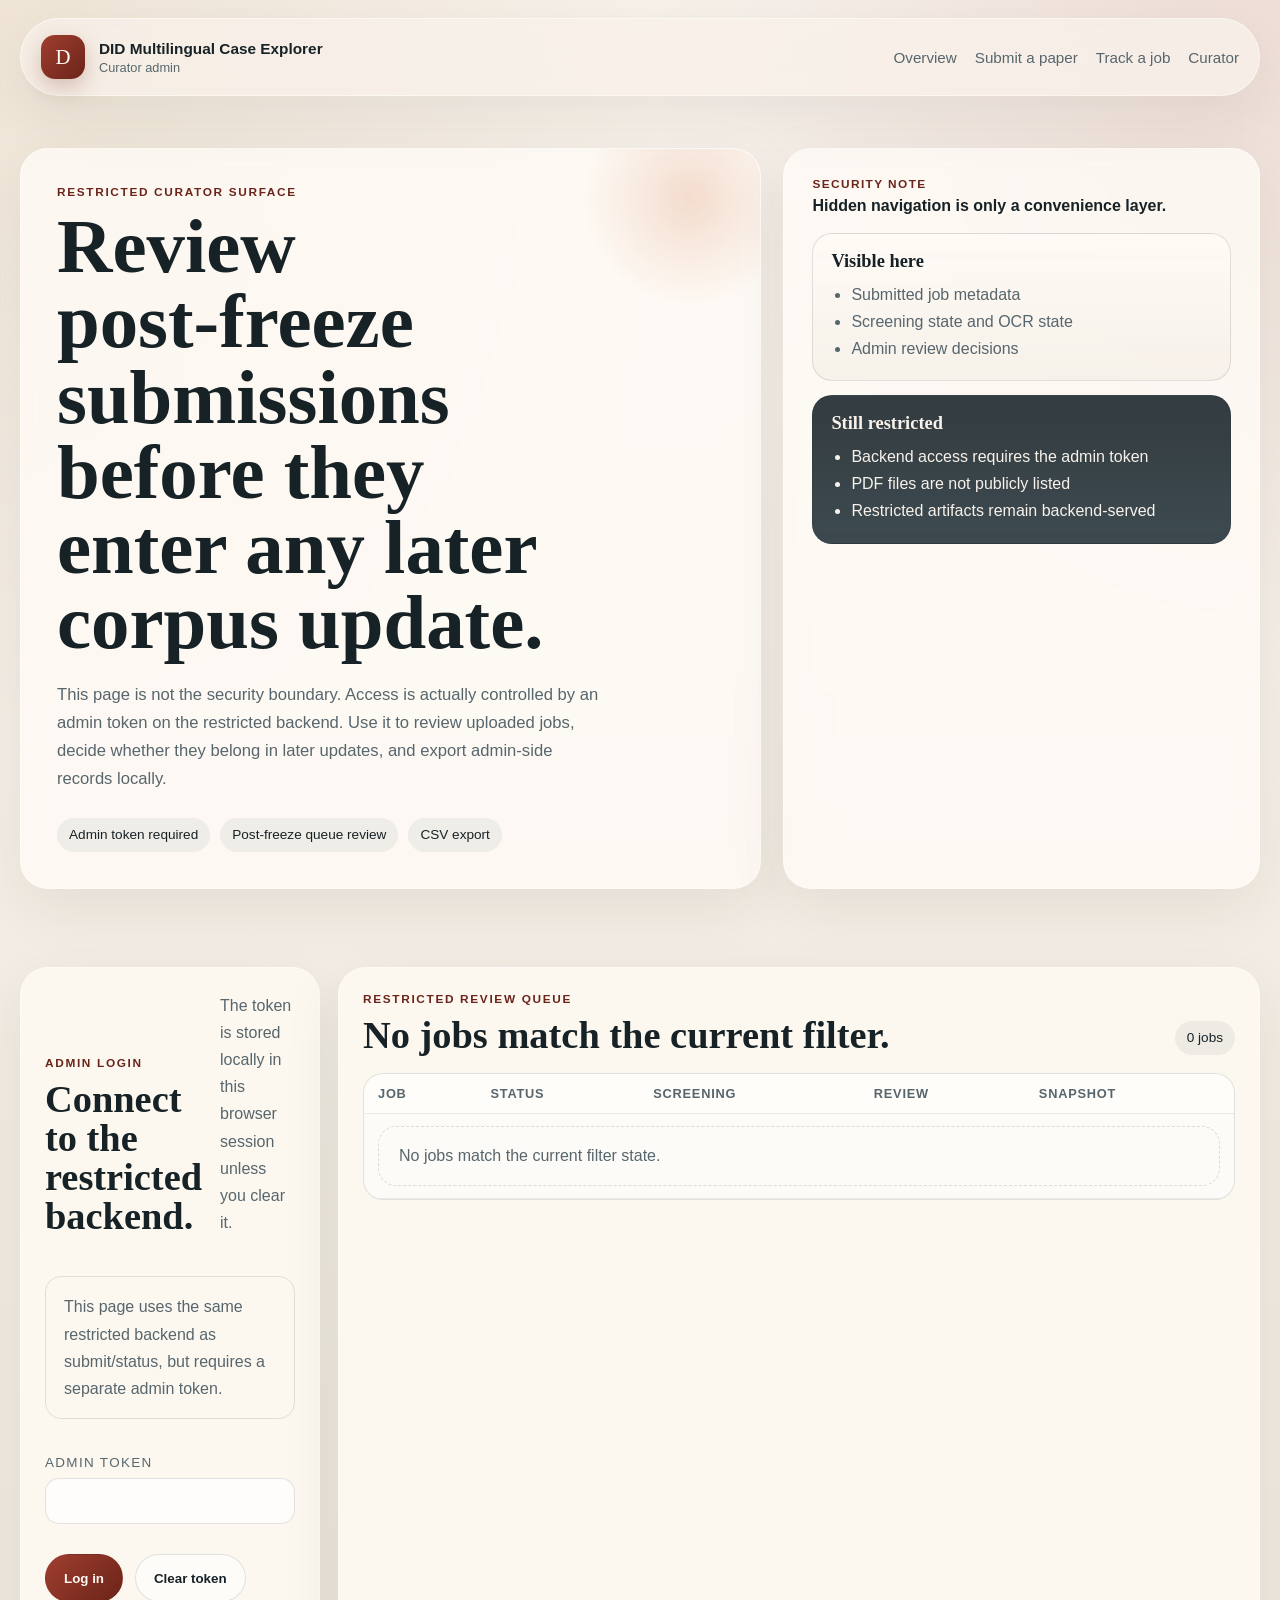
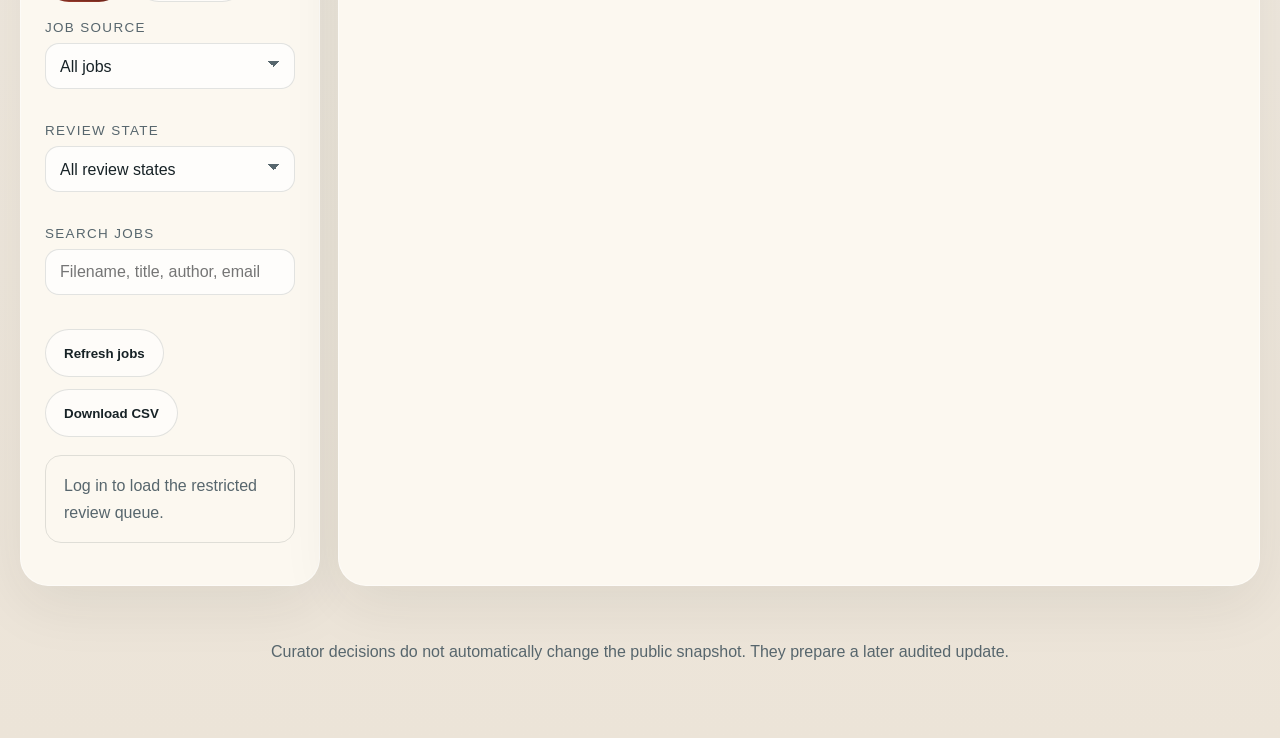
==== admin.html @ 25b5cba2 "Add curator admin surface and align status layout" ====
<!DOCTYPE html>
<html lang="en">
  <head>
    <meta charset="UTF-8" />
    <meta name="viewport" content="width=device-width, initial-scale=1.0" />
    <title>Curator Admin | DID Multilingual Case Explorer</title>
    <meta
      name="description"
      content="Curator-only admin surface for reviewing submitted OCR jobs and preparing post-freeze updates."
    />
    <link rel="icon" type="image/svg+xml" href="./assets/favicon.svg" />
    <link rel="stylesheet" href="./styles.css?v=20260409h" />
  </head>
  <body>
    <div class="site-shell">
      <header class="topbar">
        <a class="brand" href="./index.html#top" aria-label="DID multilingual case explorer home">
          <span class="brand-mark">D</span>
          <span class="brand-text">
            <strong>DID Multilingual Case Explorer</strong>
            <small>Curator admin</small>
          </span>
        </a>
        <nav class="nav">
          <a href="./index.html#overview">Overview</a>
          <a href="./submit.html">Submit a paper</a>
          <a href="./status.html">Track a job</a>
          <a href="./admin.html" aria-current="page">Curator</a>
        </nav>
      </header>

      <main id="top">
        <section class="hero submit-hero">
          <div class="hero-copy">
            <p class="eyebrow">Restricted curator surface</p>
            <h1>Review post-freeze submissions before they enter any later corpus update.</h1>
            <p class="hero-text">
              This page is not the security boundary. Access is actually controlled by an
              admin token on the restricted backend. Use it to review uploaded jobs, decide
              whether they belong in later updates, and export admin-side records locally.
            </p>
            <div class="hero-badges">
              <span class="pill">Admin token required</span>
              <span class="pill">Post-freeze queue review</span>
              <span class="pill">CSV export</span>
            </div>
          </div>

          <aside class="hero-panel">
            <div class="panel-header">
              <span>Security note</span>
              <strong>Hidden navigation is only a convenience layer.</strong>
            </div>
            <div class="boundary-grid">
              <article class="boundary-card boundary-card-public">
                <h2>Visible here</h2>
                <ul>
                  <li>Submitted job metadata</li>
                  <li>Screening state and OCR state</li>
                  <li>Admin review decisions</li>
                </ul>
              </article>
              <article class="boundary-card boundary-card-restricted">
                <h2>Still restricted</h2>
                <ul>
                  <li>Backend access requires the admin token</li>
                  <li>PDF files are not publicly listed</li>
                  <li>Restricted artifacts remain backend-served</li>
                </ul>
              </article>
            </div>
          </aside>
        </section>

        <section class="section submit-section">
          <div class="admin-layout">
            <aside class="admin-sidebar">
              <div class="section-header submit-header">
                <div>
                  <p class="eyebrow">Admin login</p>
                  <h2>Connect to the restricted backend.</h2>
                </div>
                <p class="section-note">
                  The token is stored locally in this browser session unless you clear it.
                </p>
              </div>

              <div id="admin-config-note" class="info-note" role="status"></div>

              <form id="admin-login-form" class="admin-login-form" novalidate>
                <div class="filter-group">
                  <label for="admin-token">Admin token</label>
                  <input id="admin-token" name="admin_token" type="password" autocomplete="current-password" />
                </div>
                <div class="submit-actions">
                  <button class="button button-primary" type="submit">Log in</button>
                  <button id="admin-logout" class="button button-secondary" type="button">Clear token</button>
                </div>
              </form>

              <div class="filter-group">
                <label for="admin-source-filter">Job source</label>
                <select id="admin-source-filter">
                  <option value="all">All jobs</option>
                  <option value="public">Public submissions</option>
                  <option value="private">Private API jobs</option>
                </select>
              </div>

              <div class="filter-group">
                <label for="admin-review-filter">Review state</label>
                <select id="admin-review-filter">
                  <option value="all">All review states</option>
                  <option value="unreviewed">Unreviewed</option>
                  <option value="include_candidate">Include candidate</option>
                  <option value="hold">Hold</option>
                  <option value="exclude">Exclude</option>
                </select>
              </div>

              <div class="filter-group">
                <label for="admin-search">Search jobs</label>
                <input id="admin-search" type="search" placeholder="Filename, title, author, email" />
              </div>

              <div class="submit-actions">
                <button id="admin-refresh" class="button button-secondary" type="button">Refresh jobs</button>
                <button id="admin-export" class="button button-secondary" type="button">Download CSV</button>
              </div>

              <div id="admin-session-status" class="info-note" role="status">
                Log in to load the restricted review queue.
              </div>
            </aside>

            <section class="admin-main">
              <div class="admin-toolbar">
                <div>
                  <p class="eyebrow">Restricted review queue</p>
                  <h2 id="admin-results-headline">No admin session yet.</h2>
                </div>
                <div class="admin-toolbar-actions">
                  <span id="admin-count-pill" class="pill">0 jobs</span>
                </div>
              </div>

              <div class="admin-table-shell">
                <table class="admin-table">
                  <thead>
                    <tr>
                      <th>Job</th>
                      <th>Status</th>
                      <th>Screening</th>
                      <th>Review</th>
                      <th>Snapshot</th>
                    </tr>
                  </thead>
                  <tbody id="admin-table-body">
                    <tr>
                      <td colspan="5">
                        <div class="admin-empty">Log in to view the restricted submission queue.</div>
                      </td>
                    </tr>
                  </tbody>
                </table>
              </div>

              <section id="admin-detail-panel" class="admin-review-shell" hidden>
                <div class="status-card-header">
                  <div>
                    <p class="eyebrow">Selected job</p>
                    <h3 id="admin-detail-title">No job selected</h3>
                  </div>
                  <span id="admin-detail-pill" class="status-pill">idle</span>
                </div>

                <dl class="admin-detail-grid" id="admin-detail-grid"></dl>

                <form id="admin-review-form" class="admin-review-form" novalidate>
                  <div class="form-grid">
                    <div class="filter-group">
                      <label for="admin-review-state">Review state</label>
                      <select id="admin-review-state" name="admin_review_state">
                        <option value="unreviewed">Unreviewed</option>
                        <option value="include_candidate">Include candidate</option>
                        <option value="hold">Hold</option>
                        <option value="exclude">Exclude</option>
                      </select>
                    </div>

                    <div class="filter-group">
                      <label for="admin-public-release-cohort">Release cohort</label>
                      <input
                        id="admin-public-release-cohort"
                        name="public_release_cohort"
                        type="text"
                        placeholder="e.g. post_freeze_update_01"
                      />
                    </div>
                  </div>

                  <div class="submit-consent-grid">
                    <label class="checkbox-row">
                      <input id="admin-include-in-public-update" name="include_in_public_update" type="checkbox" />
                      <span>Mark as a candidate for a later public update.</span>
                    </label>
                    <label class="checkbox-row">
                      <input
                        id="admin-contributor-display-approved"
                        name="contributor_display_approved"
                        type="checkbox"
                      />
                      <span>Approve contributor display if the submitter requested public credit.</span>
                    </label>
                  </div>

                  <div class="filter-group filter-group-wide">
                    <label for="admin-notes">Admin notes</label>
                    <textarea id="admin-notes" name="admin_notes" rows="5"></textarea>
                  </div>

                  <div class="admin-detail-actions">
                    <button class="button button-primary" type="submit">Save review decision</button>
                    <button id="admin-delete-job" class="button button-secondary danger-button" type="button">
                      Delete local job
                    </button>
                  </div>
                </form>

                <div id="admin-detail-status" class="info-note status-note" role="status">
                  Select a job to review or export.
                </div>
              </section>
            </section>
          </div>
        </section>
      </main>

      <footer class="footer">
        <p>
          Curator decisions do not automatically change the public snapshot. They prepare a
          later audited update.
        </p>
      </footer>
    </div>

    <script type="module" src="./admin.js?v=20260409h"></script>
  </body>
</html>
---- styles.css ----
:root {
  --bg: #f4efe7;
  --bg-strong: #ece4d8;
  --surface: rgba(255, 252, 247, 0.78);
  --surface-strong: rgba(255, 252, 247, 0.94);
  --ink: #172226;
  --ink-soft: #57666d;
  --accent: #9f3e2f;
  --accent-soft: #e7b89f;
  --accent-deep: #6b2419;
  --gold: #b78847;
  --line: rgba(23, 34, 38, 0.12);
  --shadow: 0 18px 60px rgba(42, 37, 30, 0.08);
  --radius-xl: 28px;
  --radius-lg: 20px;
  --radius-md: 14px;
  --font-ui: "Avenir Next", "Segoe UI", "Helvetica Neue", sans-serif;
  --font-display: "Iowan Old Style", "Palatino Linotype", "Book Antiqua",
    Georgia, serif;
}

*,
*::before,
*::after {
  box-sizing: border-box;
}

html {
  scroll-behavior: smooth;
}

body {
  margin: 0;
  color: var(--ink);
  background:
    radial-gradient(circle at top left, rgba(183, 136, 71, 0.14), transparent 28%),
    radial-gradient(circle at top right, rgba(159, 62, 47, 0.12), transparent 24%),
    linear-gradient(180deg, #f9f4ee 0%, #f1ebe2 50%, #ece4d8 100%);
  font-family: var(--font-ui);
}

body::before {
  content: "";
  position: fixed;
  inset: 0;
  pointer-events: none;
  background-image:
    linear-gradient(rgba(23, 34, 38, 0.03) 1px, transparent 1px),
    linear-gradient(90deg, rgba(23, 34, 38, 0.03) 1px, transparent 1px);
  background-size: 40px 40px;
  mask-image: linear-gradient(180deg, rgba(0, 0, 0, 0.16), transparent 55%);
}

.site-shell {
  width: min(1400px, calc(100% - 40px));
  margin: 0 auto;
  padding-bottom: 56px;
}

.topbar {
  position: sticky;
  top: 12px;
  z-index: 20;
  margin: 18px 0 20px;
  padding: 16px 20px;
  display: flex;
  justify-content: space-between;
  align-items: center;
  gap: 20px;
  border: 1px solid rgba(255, 255, 255, 0.45);
  border-radius: 999px;
  background: rgba(248, 241, 233, 0.8);
  backdrop-filter: blur(16px);
  box-shadow: var(--shadow);
}

.brand {
  display: inline-flex;
  align-items: center;
  gap: 14px;
  color: inherit;
  text-decoration: none;
}

.brand-mark {
  width: 44px;
  height: 44px;
  display: grid;
  place-items: center;
  border-radius: 14px;
  background: linear-gradient(135deg, var(--accent), var(--accent-deep));
  color: #fff9f4;
  font-family: var(--font-display);
  font-size: 1.3rem;
  box-shadow: 0 8px 22px rgba(107, 36, 25, 0.26);
}

.brand-text {
  display: grid;
  gap: 2px;
}

.brand-text strong {
  font-size: 0.96rem;
  font-weight: 700;
}

.brand-text small {
  color: var(--ink-soft);
  font-size: 0.8rem;
}

.nav {
  display: flex;
  flex-wrap: wrap;
  gap: 18px;
}

.nav a {
  color: var(--ink-soft);
  text-decoration: none;
  font-size: 0.95rem;
}

.nav a:hover,
.nav a:focus-visible {
  color: var(--accent-deep);
}

.hero {
  display: grid;
  grid-template-columns: minmax(0, 1.4fr) minmax(340px, 0.9fr);
  gap: 22px;
  align-items: stretch;
  padding: 32px 0 24px;
}

.hero-copy,
.hero-panel,
.stats-grid > article,
.filter-panel,
.explorer-main,
.detail-panel,
.visual-card,
.governance-card,
.system-flow {
  background: var(--surface);
  border: 1px solid rgba(255, 255, 255, 0.5);
  box-shadow: var(--shadow);
  backdrop-filter: blur(10px);
}

.hero-copy {
  padding: 36px;
  border-radius: var(--radius-xl);
  position: relative;
  overflow: hidden;
}

.hero-copy::after {
  content: "";
  position: absolute;
  right: -40px;
  top: -60px;
  width: 220px;
  height: 220px;
  border-radius: 999px;
  background: radial-gradient(circle, rgba(231, 184, 159, 0.45), transparent 68%);
}

.eyebrow {
  margin: 0 0 10px;
  color: var(--accent-deep);
  text-transform: uppercase;
  letter-spacing: 0.14em;
  font-size: 0.74rem;
  font-weight: 700;
}

h1,
h2,
h3 {
  margin: 0;
  font-family: var(--font-display);
  line-height: 1.02;
  text-wrap: balance;
}

h1 {
  max-width: min(15.5ch, 100%);
  font-size: clamp(2.7rem, 6vw, 5rem);
  line-height: 0.98;
}

h2 {
  font-size: clamp(1.7rem, 3vw, 2.6rem);
}

h3 {
  font-size: 1.25rem;
}

.hero-text,
.section-note,
.governance-card p,
.detail-content,
.footer,
.hero-panel li,
.hero-panel p {
  color: var(--ink-soft);
  line-height: 1.7;
}

.hero-text {
  max-width: 60ch;
  margin: 20px 0 24px;
  font-size: 1.04rem;
  text-wrap: pretty;
}

.hero-actions {
  display: flex;
  flex-wrap: wrap;
  gap: 12px;
}

.button {
  display: inline-flex;
  align-items: center;
  justify-content: center;
  gap: 8px;
  min-height: 48px;
  padding: 0 18px;
  border-radius: 999px;
  border: 1px solid var(--line);
  text-decoration: none;
  font-weight: 700;
  transition:
    transform 160ms ease,
    box-shadow 160ms ease,
    border-color 160ms ease;
  cursor: pointer;
}

.button:hover,
.button:focus-visible {
  transform: translateY(-1px);
  box-shadow: 0 10px 20px rgba(23, 34, 38, 0.1);
}

.button-primary {
  color: #fff8f3;
  background: linear-gradient(135deg, var(--accent), var(--accent-deep));
  border-color: transparent;
}

.button-secondary {
  color: var(--ink);
  background: rgba(255, 255, 255, 0.58);
}

.button-full {
  width: 100%;
}

.hero-badges,
.toolbar-meta {
  display: flex;
  flex-wrap: wrap;
  gap: 10px;
  margin-top: 20px;
}

.pill {
  display: inline-flex;
  align-items: center;
  min-height: 34px;
  padding: 0 12px;
  border-radius: 999px;
  background: rgba(23, 34, 38, 0.06);
  color: var(--ink);
  font-size: 0.85rem;
}

.hero-panel {
  padding: 28px;
  border-radius: var(--radius-xl);
}

.panel-header {
  display: grid;
  gap: 6px;
  margin-bottom: 18px;
}

.panel-header span {
  color: var(--accent-deep);
  text-transform: uppercase;
  letter-spacing: 0.12em;
  font-size: 0.74rem;
  font-weight: 700;
}

.boundary-grid {
  display: grid;
  gap: 14px;
}

.boundary-card {
  padding: 18px;
  border-radius: var(--radius-lg);
  border: 1px solid var(--line);
}

.boundary-card-public {
  background: linear-gradient(180deg, rgba(255, 250, 245, 0.88), rgba(244, 239, 231, 0.8));
}

.boundary-card-restricted {
  background: linear-gradient(180deg, rgba(23, 34, 38, 0.88), rgba(39, 54, 61, 0.9));
  color: #f8f2ea;
}

.boundary-card-restricted ul,
.boundary-card-restricted h2,
.boundary-card-restricted li,
.boundary-card-restricted li::marker {
  color: inherit;
}

.boundary-card h2 {
  margin-bottom: 10px;
  font-size: 1.15rem;
}

.boundary-card ul {
  margin: 0;
  padding-left: 20px;
  line-height: 1.8;
}

.stats-strip {
  margin-top: 6px;
}

.stats-grid {
  display: grid;
  grid-template-columns: repeat(5, minmax(0, 1fr));
  gap: 14px;
}

.stats-grid > article {
  padding: 18px 18px 20px;
  border-radius: var(--radius-lg);
}

.contributor-grid {
  display: grid;
  grid-template-columns: repeat(3, minmax(0, 1fr));
  gap: 16px;
}

.contributor-card {
  padding: 22px;
  border-radius: var(--radius-xl);
  border: 1px solid rgba(255, 255, 255, 0.5);
  background: var(--surface);
  box-shadow: var(--shadow);
  backdrop-filter: blur(10px);
}

.contributor-card h3 {
  margin-top: 12px;
  font-size: 1.12rem;
}

.contributor-card h3 a,
.contributor-card h3 span {
  color: var(--ink);
  text-decoration: none;
}

.contributor-card h3 a:hover,
.contributor-card h3 a:focus-visible {
  color: var(--accent-deep);
}

.contributor-card p {
  margin: 10px 0 0;
  color: var(--ink-soft);
  line-height: 1.7;
}

.contributor-meta {
  display: flex;
  flex-wrap: wrap;
  gap: 10px;
  align-items: center;
}

.contributor-meta small {
  color: var(--ink-soft);
  font-size: 0.9rem;
}

.contributor-card-empty {
  grid-column: 1 / -1;
}

.stat-label {
  display: block;
  color: var(--ink-soft);
  font-size: 0.8rem;
  letter-spacing: 0.08em;
  text-transform: uppercase;
}

.stat-value {
  margin-top: 10px;
  font-family: var(--font-display);
  font-size: 2.1rem;
}

.stat-note {
  margin-top: 6px;
  color: var(--ink-soft);
  font-size: 0.92rem;
}

.section {
  padding: 54px 0 0;
}

.section-header {
  display: flex;
  justify-content: space-between;
  align-items: end;
  gap: 18px;
  margin-bottom: 18px;
}

.section-note {
  max-width: 48ch;
  margin: 0;
}

.explorer-layout {
  display: grid;
  grid-template-columns: 280px minmax(0, 1fr) 340px;
  gap: 16px;
}

.explorer-layout > * {
  min-width: 0;
}

.filter-panel,
.explorer-main,
.detail-panel,
.visual-card,
.governance-card,
.system-flow {
  border-radius: var(--radius-xl);
}

.filter-panel,
.detail-panel {
  padding: 20px;
}

.explorer-main {
  padding: 20px;
}

.filter-group {
  display: grid;
  gap: 8px;
  margin-bottom: 16px;
  min-width: 0;
}

.filter-group label,
.toolbar-kicker {
  color: var(--ink-soft);
  font-size: 0.84rem;
  text-transform: uppercase;
  letter-spacing: 0.1em;
}

.filter-group input,
.filter-group select {
  display: block;
  width: 100%;
  max-width: 100%;
  min-width: 0;
  min-height: 46px;
  border-radius: 14px;
  border: 1px solid var(--line);
  background: rgba(255, 255, 255, 0.72);
  padding: 0 14px;
  color: var(--ink);
  font: inherit;
}

.filter-group select {
  appearance: none;
  background-image:
    linear-gradient(45deg, transparent 50%, var(--ink-soft) 50%),
    linear-gradient(135deg, var(--ink-soft) 50%, transparent 50%);
  background-position:
    calc(100% - 20px) calc(50% - 2px),
    calc(100% - 14px) calc(50% - 2px);
  background-size: 6px 6px, 6px 6px;
  background-repeat: no-repeat;
  padding-right: 34px;
}

.explorer-toolbar {
  display: flex;
  justify-content: space-between;
  gap: 16px;
  align-items: center;
  margin-bottom: 16px;
}

.toolbar-kicker {
  margin: 0 0 4px;
}

.toolbar-control {
  display: inline-grid;
  gap: 6px;
  min-width: 112px;
  color: var(--ink-soft);
  font-size: 0.76rem;
  text-transform: uppercase;
  letter-spacing: 0.1em;
}

.toolbar-control select {
  min-height: 38px;
  border-radius: 12px;
  border: 1px solid var(--line);
  background: rgba(255, 255, 255, 0.72);
  padding: 0 12px;
  color: var(--ink);
  font: inherit;
}

.table-card {
  overflow: hidden;
  border-radius: 18px;
  border: 1px solid var(--line);
  background: var(--surface-strong);
}

.record-table {
  width: 100%;
  border-collapse: collapse;
}

.record-table th,
.record-table td {
  padding: 14px 16px;
  border-bottom: 1px solid rgba(23, 34, 38, 0.08);
  vertical-align: top;
  text-align: left;
}

.record-table th {
  color: var(--ink-soft);
  font-size: 0.78rem;
  text-transform: uppercase;
  letter-spacing: 0.1em;
}

.record-table tbody tr {
  cursor: pointer;
  transition: background 140ms ease;
}

.record-table tbody tr:hover,
.record-table tbody tr:focus-visible,
.record-table tbody tr.is-selected {
  background: rgba(159, 62, 47, 0.06);
}

.record-title {
  display: grid;
  gap: 6px;
}

.record-title strong {
  font-size: 0.98rem;
}

.record-title small {
  color: var(--ink-soft);
}

.tag {
  display: inline-flex;
  align-items: center;
  padding: 4px 10px;
  border-radius: 999px;
  background: rgba(23, 34, 38, 0.06);
  font-size: 0.78rem;
}

.empty-state {
  padding: 26px;
  color: var(--ink-soft);
}

.table-pagination {
  display: flex;
  justify-content: space-between;
  align-items: center;
  gap: 16px;
  margin-top: 14px;
}

.page-summary {
  color: var(--ink-soft);
  font-size: 0.92rem;
}

.page-actions {
  display: flex;
  align-items: center;
  gap: 10px;
}

.detail-content {
  display: grid;
  gap: 14px;
  margin-top: 18px;
}

.detail-block {
  padding: 14px;
  border-radius: 16px;
  background: rgba(255, 255, 255, 0.56);
  border: 1px solid var(--line);
}

.detail-block h4 {
  margin: 0 0 8px;
  font-size: 0.95rem;
}

.detail-grid {
  display: grid;
  grid-template-columns: repeat(2, minmax(0, 1fr));
  gap: 10px;
}

.detail-grid span {
  display: block;
  color: var(--ink-soft);
  font-size: 0.78rem;
  text-transform: uppercase;
  letter-spacing: 0.08em;
}

.detail-grid strong {
  display: block;
  margin-top: 4px;
  font-size: 0.95rem;
}

.visual-grid {
  display: grid;
  grid-template-columns: repeat(2, minmax(0, 1fr));
  gap: 16px;
}

.visual-card {
  padding: 22px;
}

.visual-card-header {
  display: flex;
  justify-content: space-between;
  gap: 14px;
  align-items: start;
  margin-bottom: 18px;
}

.visual-card-header p {
  margin: 8px 0 0;
  color: var(--ink-soft);
  max-width: 46ch;
}

.bar-list {
  display: grid;
  gap: 12px;
}

.bar-row {
  display: grid;
  gap: 8px;
}

.bar-label {
  display: flex;
  justify-content: space-between;
  gap: 12px;
  font-size: 0.93rem;
}

.bar-track {
  height: 11px;
  overflow: hidden;
  border-radius: 999px;
  background: rgba(23, 34, 38, 0.08);
}

.bar-fill {
  height: 100%;
  border-radius: inherit;
  background: linear-gradient(90deg, var(--accent), var(--gold));
}

.governance-grid {
  display: grid;
  grid-template-columns: repeat(4, minmax(0, 1fr));
  gap: 16px;
}

.governance-card {
  padding: 20px;
}

.governance-card h3 {
  margin-bottom: 10px;
}

.system-flow {
  margin-top: 20px;
  padding: 20px;
  display: grid;
  grid-template-columns: repeat(2, minmax(0, 1fr));
  gap: 18px;
}

.flow-column {
  padding: 18px;
  border-radius: 22px;
  border: 1px solid rgba(159, 62, 47, 0.12);
  background: rgba(255, 255, 255, 0.44);
}

.flow-column-restricted {
  background: rgba(23, 34, 38, 0.06);
}

.flow-label {
  display: inline-block;
  margin-bottom: 14px;
  color: var(--accent-deep);
  font-size: 0.78rem;
  font-weight: 700;
  letter-spacing: 0.1em;
  text-transform: uppercase;
}

.flow-box {
  padding: 14px;
  border-radius: 16px;
  border: 1px solid var(--line);
  background: var(--surface-strong);
}

.flow-arrow {
  width: 2px;
  height: 24px;
  margin: 6px auto;
  background: linear-gradient(180deg, var(--accent-soft), transparent);
}

.submit-layout {
  display: grid;
  grid-template-columns: minmax(0, 1.25fr) 320px;
  gap: 18px;
}

.status-layout {
  grid-template-columns: minmax(0, 1.4fr) minmax(340px, 0.9fr);
}

.submit-card,
.submit-side > .governance-card {
  border-radius: var(--radius-xl);
  background: rgb(252, 248, 240);
  border: 1px solid rgba(255, 255, 255, 0.5);
  box-shadow: var(--shadow);
  backdrop-filter: blur(10px);
}

.submit-card {
  padding: 24px;
}

.submit-side {
  display: grid;
  gap: 16px;
}

.submit-header {
  margin-bottom: 22px;
}

.submit-banner,
.submit-status,
.info-note {
  margin-bottom: 18px;
  padding: 16px 18px;
  border-radius: 16px;
  border: 1px solid rgba(23, 34, 38, 0.12);
  background: transparent;
  color: var(--ink-soft);
  line-height: 1.7;
}

.status-note {
  margin-top: 22px;
}

.status-link-panel,
.status-result {
  margin-top: 18px;
  padding: 18px;
  border-radius: 20px;
  border: 1px solid var(--line);
  background: transparent;
}

.status-link-label {
  margin: 0 0 8px;
  color: var(--accent-deep);
  font-size: 0.82rem;
  font-weight: 700;
  letter-spacing: 0.08em;
  text-transform: uppercase;
}

.status-link-copy,
.recent-job-meta,
.status-meta-item dt,
.status-detail-box {
  color: var(--ink-soft);
  line-height: 1.6;
}

.status-link-copy,
.recent-job-meta {
  margin: 0;
}

.status-link-actions,
.status-download-grid {
  display: flex;
  flex-wrap: wrap;
  gap: 12px;
  margin-top: 14px;
}

.submit-banner[data-tone="warning"],
.submit-status[data-tone="warning"],
.info-note[data-tone="warning"],
.status-detail-box[data-tone="warning"] {
  border-color: rgba(183, 136, 71, 0.35);
  background: transparent;
  color: var(--accent-deep);
}

.submit-status[data-tone="success"],
.info-note[data-tone="success"] {
  border-color: rgba(60, 127, 93, 0.3);
  background: transparent;
  color: #214f3b;
}

.submit-status[data-tone="error"],
.info-note[data-tone="error"],
.status-detail-box[data-tone="error"] {
  border-color: rgba(159, 62, 47, 0.32);
  background: transparent;
  color: var(--accent-deep);
}

.submission-form {
  display: grid;
  gap: 6px;
}

.optional-panel {
  margin: 12px 0 22px;
  padding: 0;
  border-radius: 20px;
  border: 1px solid var(--line);
  background: transparent;
  overflow: hidden;
}

.optional-panel[open] {
  padding-bottom: 16px;
}

.optional-panel summary {
  display: grid;
  grid-template-columns: 1fr auto;
  align-items: center;
  column-gap: 12px;
  cursor: pointer;
  list-style: none;
  color: var(--accent-deep);
  font-weight: 700;
  letter-spacing: 0.02em;
  padding: 18px 18px 16px;
  background: transparent;
}

.optional-panel summary::-webkit-details-marker {
  display: none;
}

.optional-panel summary span {
  display: block;
}

.optional-panel summary small {
  display: block;
  grid-column: 1 / 2;
  margin-top: 6px;
  color: var(--ink-soft);
  font-weight: 500;
  letter-spacing: 0;
  text-transform: none;
}

.optional-panel summary::after {
  content: "+";
  font-size: 1.15rem;
  line-height: 1;
  grid-column: 2 / 3;
  grid-row: 1 / span 2;
}

.optional-panel[open] summary::after {
  content: "−";
}

.optional-grid {
  margin-top: 0;
  padding: 0 18px 4px;
}

.form-grid {
  display: grid;
  grid-template-columns: repeat(2, minmax(0, 1fr));
  gap: 16px;
}

.filter-group-wide {
  grid-column: 1 / -1;
}

.submission-form textarea,
.submission-form input[type="file"] {
  display: block;
  width: 100%;
  max-width: 100%;
  min-width: 0;
  border-radius: 14px;
  border: 1px solid var(--line);
  background: rgba(255, 255, 255, 0.72);
  padding: 12px 14px;
  color: var(--ink);
  font: inherit;
}

.status-form {
  gap: 12px;
}

.status-note {
  margin-top: 28px;
}

.status-result + .status-result {
  margin-top: 22px;
}

.status-detail-box {
  padding: 16px 18px;
  border-radius: 16px;
  border: 1px solid rgba(23, 34, 38, 0.12);
  background: transparent;
}

.submission-form input[type="file"] {
  min-height: 54px;
}

.submit-consent-grid {
  display: grid;
  gap: 12px;
  margin: 4px 0 18px;
}

.checkbox-row {
  display: flex;
  align-items: start;
  gap: 12px;
  padding: 14px;
  border-radius: 16px;
  border: 1px solid var(--line);
  background: rgba(255, 255, 255, 0.56);
  line-height: 1.6;
}

.checkbox-row input {
  margin-top: 3px;
}

.submit-actions {
  display: flex;
  flex-wrap: wrap;
  gap: 12px;
}

.status-card-header {
  display: flex;
  justify-content: space-between;
  align-items: start;
  gap: 16px;
  margin-bottom: 18px;
}

.status-pill {
  display: inline-flex;
  align-items: center;
  min-height: 34px;
  padding: 0 12px;
  border-radius: 999px;
  background: rgba(23, 34, 38, 0.08);
  color: var(--ink);
  font-size: 0.84rem;
  font-weight: 700;
  text-transform: capitalize;
}

.status-pill[data-state="completed"] {
  background: rgba(60, 127, 93, 0.14);
  color: #214f3b;
}

.status-pill[data-state="failed"] {
  background: rgba(159, 62, 47, 0.12);
  color: var(--accent-deep);
}

.status-pill[data-state="processing"],
.status-pill[data-state="pending"] {
  background: rgba(183, 136, 71, 0.14);
  color: #6e5225;
}

.status-meta-grid {
  display: grid;
  grid-template-columns: repeat(2, minmax(0, 1fr));
  gap: 14px;
  margin: 0 0 18px;
}

.status-meta-item {
  padding: 14px;
  border-radius: 16px;
  border: 1px solid var(--line);
  background: transparent;
}

.status-meta-item dt {
  margin-bottom: 6px;
  font-size: 0.8rem;
  letter-spacing: 0.06em;
  text-transform: uppercase;
}

.status-meta-item dd {
  margin: 0;
  color: var(--ink);
  font-weight: 600;
}

.recent-job-list {
  display: grid;
  gap: 12px;
}

.recent-job-item {
  display: grid;
  gap: 10px;
  padding: 14px;
  border-radius: 16px;
  border: 1px solid var(--line);
  background: rgba(255, 255, 255, 0.56);
}

.turnstile-shell {
  margin-bottom: 18px;
  padding: 14px 16px;
  border-radius: 16px;
  border: 1px dashed rgba(23, 34, 38, 0.14);
  background: rgba(255, 255, 255, 0.4);
}

.turnstile-label {
  margin: 0 0 10px;
  color: var(--ink-soft);
  font-size: 0.84rem;
  text-transform: uppercase;
  letter-spacing: 0.1em;
}

.turnstile-fallback {
  margin: 0;
  color: var(--accent-deep);
}

.honeypot-field {
  position: absolute;
  left: -9999px;
  opacity: 0;
  pointer-events: none;
}

.button:disabled {
  cursor: not-allowed;
  opacity: 0.56;
  transform: none;
  box-shadow: none;
}

.footer {
  padding: 36px 0 0;
  text-align: center;
  display: grid;
  justify-items: center;
  gap: 10px;
}

.footer-hotspot {
  width: 14px;
  height: 14px;
  border-radius: 999px;
  border: 1px solid rgba(23, 34, 38, 0.16);
  background: rgba(23, 34, 38, 0.08);
  opacity: 0.18;
  transition:
    opacity 160ms ease,
    transform 160ms ease,
    background 160ms ease;
}

.footer-hotspot:hover,
.footer-hotspot:focus-visible {
  opacity: 0.62;
  transform: translateY(-1px);
  background: rgba(159, 62, 47, 0.18);
}

.admin-layout {
  display: grid;
  grid-template-columns: 300px minmax(0, 1fr);
  gap: 18px;
}

.admin-sidebar,
.admin-main {
  border-radius: var(--radius-xl);
  background: rgb(252, 248, 240);
  border: 1px solid rgba(255, 255, 255, 0.5);
  box-shadow: var(--shadow);
  backdrop-filter: blur(10px);
}

.admin-sidebar {
  padding: 24px;
  display: grid;
  gap: 18px;
  align-content: start;
}

.admin-main {
  padding: 24px;
}

.admin-login-form,
.admin-review-form {
  display: grid;
  gap: 14px;
}

.admin-toolbar {
  display: flex;
  flex-wrap: wrap;
  gap: 12px;
  justify-content: space-between;
  align-items: end;
  margin-bottom: 18px;
}

.admin-toolbar-actions,
.admin-detail-actions {
  display: flex;
  flex-wrap: wrap;
  gap: 12px;
}

.admin-table-shell {
  border-radius: 20px;
  border: 1px solid var(--line);
  overflow: hidden;
  background: rgba(255, 255, 255, 0.46);
}

.admin-table {
  width: 100%;
  border-collapse: collapse;
}

.admin-table th,
.admin-table td {
  padding: 12px 14px;
  text-align: left;
  border-bottom: 1px solid rgba(23, 34, 38, 0.08);
  vertical-align: top;
}

.admin-table th {
  font-size: 0.8rem;
  letter-spacing: 0.06em;
  text-transform: uppercase;
  color: var(--ink-soft);
  background: rgba(255, 255, 255, 0.36);
}

.admin-row-button {
  width: 100%;
  text-align: left;
  color: inherit;
  background: transparent;
  border: 0;
  padding: 0;
  font: inherit;
  cursor: pointer;
}

.admin-row-active td {
  background: rgba(159, 62, 47, 0.08);
}

.admin-detail-grid {
  display: grid;
  grid-template-columns: repeat(2, minmax(0, 1fr));
  gap: 14px;
  margin: 18px 0;
}

.admin-detail-card {
  padding: 14px;
  border-radius: 16px;
  border: 1px solid var(--line);
  background: transparent;
}

.admin-detail-card dt {
  margin-bottom: 6px;
  font-size: 0.8rem;
  letter-spacing: 0.06em;
  text-transform: uppercase;
  color: var(--ink-soft);
}

.admin-detail-card dd {
  margin: 0;
  color: var(--ink);
  font-weight: 600;
}

.admin-review-shell {
  margin-top: 18px;
  padding-top: 18px;
  border-top: 1px solid rgba(23, 34, 38, 0.08);
}

.admin-empty {
  padding: 20px;
  border-radius: 18px;
  border: 1px dashed rgba(23, 34, 38, 0.14);
  color: var(--ink-soft);
}

.danger-button {
  color: var(--accent-deep);
  border-color: rgba(159, 62, 47, 0.28);
  background: rgba(255, 248, 246, 0.9);
}

.section,
.hero-copy,
.hero-panel,
.stats-grid > article,
.filter-panel,
.explorer-main,
.detail-panel,
.visual-card,
.governance-card,
.system-flow {
  animation: reveal 480ms ease both;
}

@keyframes reveal {
  from {
    opacity: 0;
    transform: translateY(16px);
  }
  to {
    opacity: 1;
    transform: translateY(0);
  }
}

@media (max-width: 1180px) {
  .hero,
  .explorer-layout,
  .governance-grid,
  .system-flow,
  .visual-grid,
  .stats-grid,
  .submit-layout,
  .admin-layout,
  .contributor-grid {
    grid-template-columns: 1fr;
  }

  .section-header,
  .explorer-toolbar {
    flex-direction: column;
    align-items: start;
  }

  .table-pagination {
    flex-direction: column;
    align-items: start;
  }

  h1 {
    max-width: min(19ch, 100%);
    line-height: 1;
  }

  .topbar {
    border-radius: 28px;
    align-items: start;
    flex-direction: column;
  }

  .nav {
    width: 100%;
  }
}

@media (max-width: 720px) {
  .site-shell {
    width: min(100% - 20px, 1400px);
  }

  .hero-copy,
  .hero-panel,
  .filter-panel,
  .explorer-main,
  .detail-panel,
  .visual-card,
  .governance-card,
  .system-flow {
    padding: 18px;
    border-radius: 22px;
  }

  h1 {
    max-width: none;
    font-size: clamp(2.3rem, 12vw, 3.6rem);
    line-height: 1.02;
  }

  .record-table th:nth-child(3),
  .record-table td:nth-child(3),
  .record-table th:nth-child(4),
  .record-table td:nth-child(4) {
    display: none;
  }

  .form-grid {
    grid-template-columns: 1fr;
  }

  .detail-grid {
    grid-template-columns: 1fr;
  }

  .status-meta-grid {
    grid-template-columns: 1fr;
  }

  .admin-detail-grid {
    grid-template-columns: 1fr;
  }
}
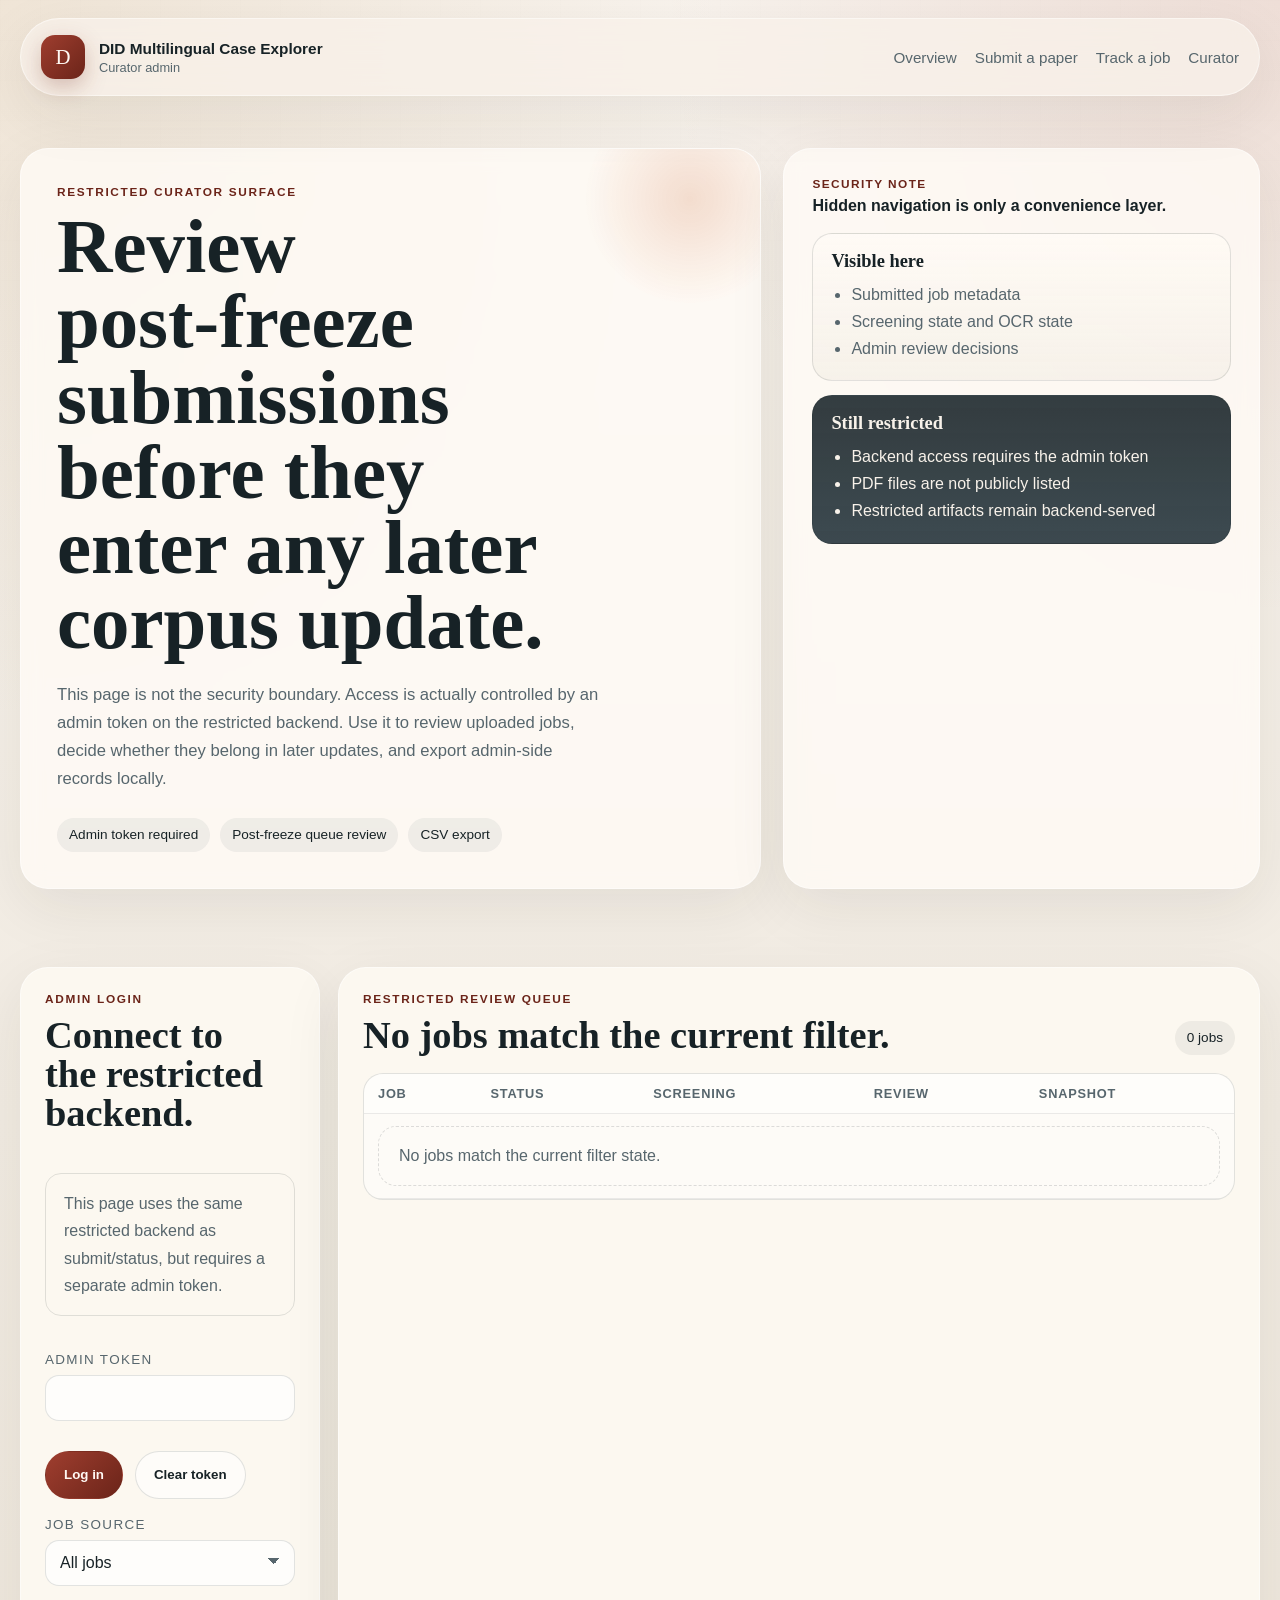
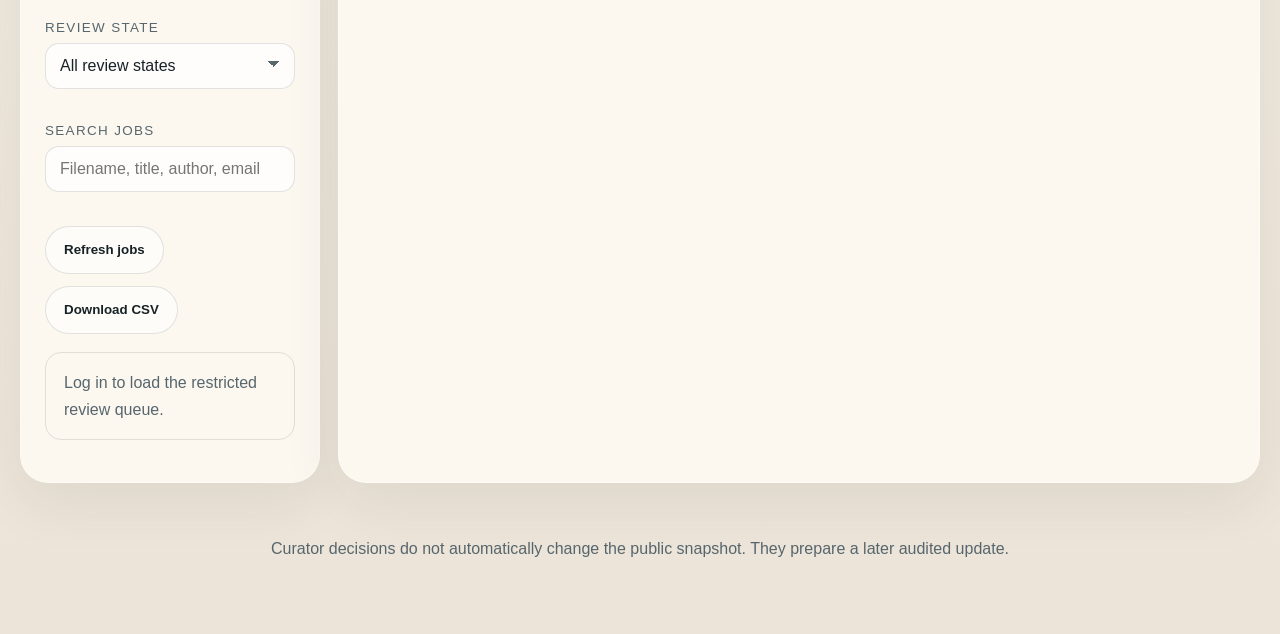
==== commit 7d243744: "Simplify admin login header layout" ====
--- a/admin.html
+++ b/admin.html
@@ -8,6 +8,7 @@
       name="description"
       content="Curator-only admin surface for reviewing submitted OCR jobs and preparing post-freeze updates."
     />
+    <meta name="robots" content="noindex,nofollow,noarchive" />
     <link rel="icon" type="image/svg+xml" href="./assets/favicon.svg" />
     <link rel="stylesheet" href="./styles.css?v=20260409h" />
   </head>
@@ -80,9 +81,6 @@
                   <p class="eyebrow">Admin login</p>
                   <h2>Connect to the restricted backend.</h2>
                 </div>
-                <p class="section-note">
-                  The token is stored locally in this browser session unless you clear it.
-                </p>
               </div>
 
               <div id="admin-config-note" class="info-note" role="status"></div>
--- a/styles.css
+++ b/styles.css
@@ -1153,26 +1153,6 @@
   gap: 10px;
 }
 
-.footer-hotspot {
-  width: 14px;
-  height: 14px;
-  border-radius: 999px;
-  border: 1px solid rgba(23, 34, 38, 0.16);
-  background: rgba(23, 34, 38, 0.08);
-  opacity: 0.18;
-  transition:
-    opacity 160ms ease,
-    transform 160ms ease,
-    background 160ms ease;
-}
-
-.footer-hotspot:hover,
-.footer-hotspot:focus-visible {
-  opacity: 0.62;
-  transform: translateY(-1px);
-  background: rgba(159, 62, 47, 0.18);
-}
-
 .admin-layout {
   display: grid;
   grid-template-columns: 300px minmax(0, 1fr);
